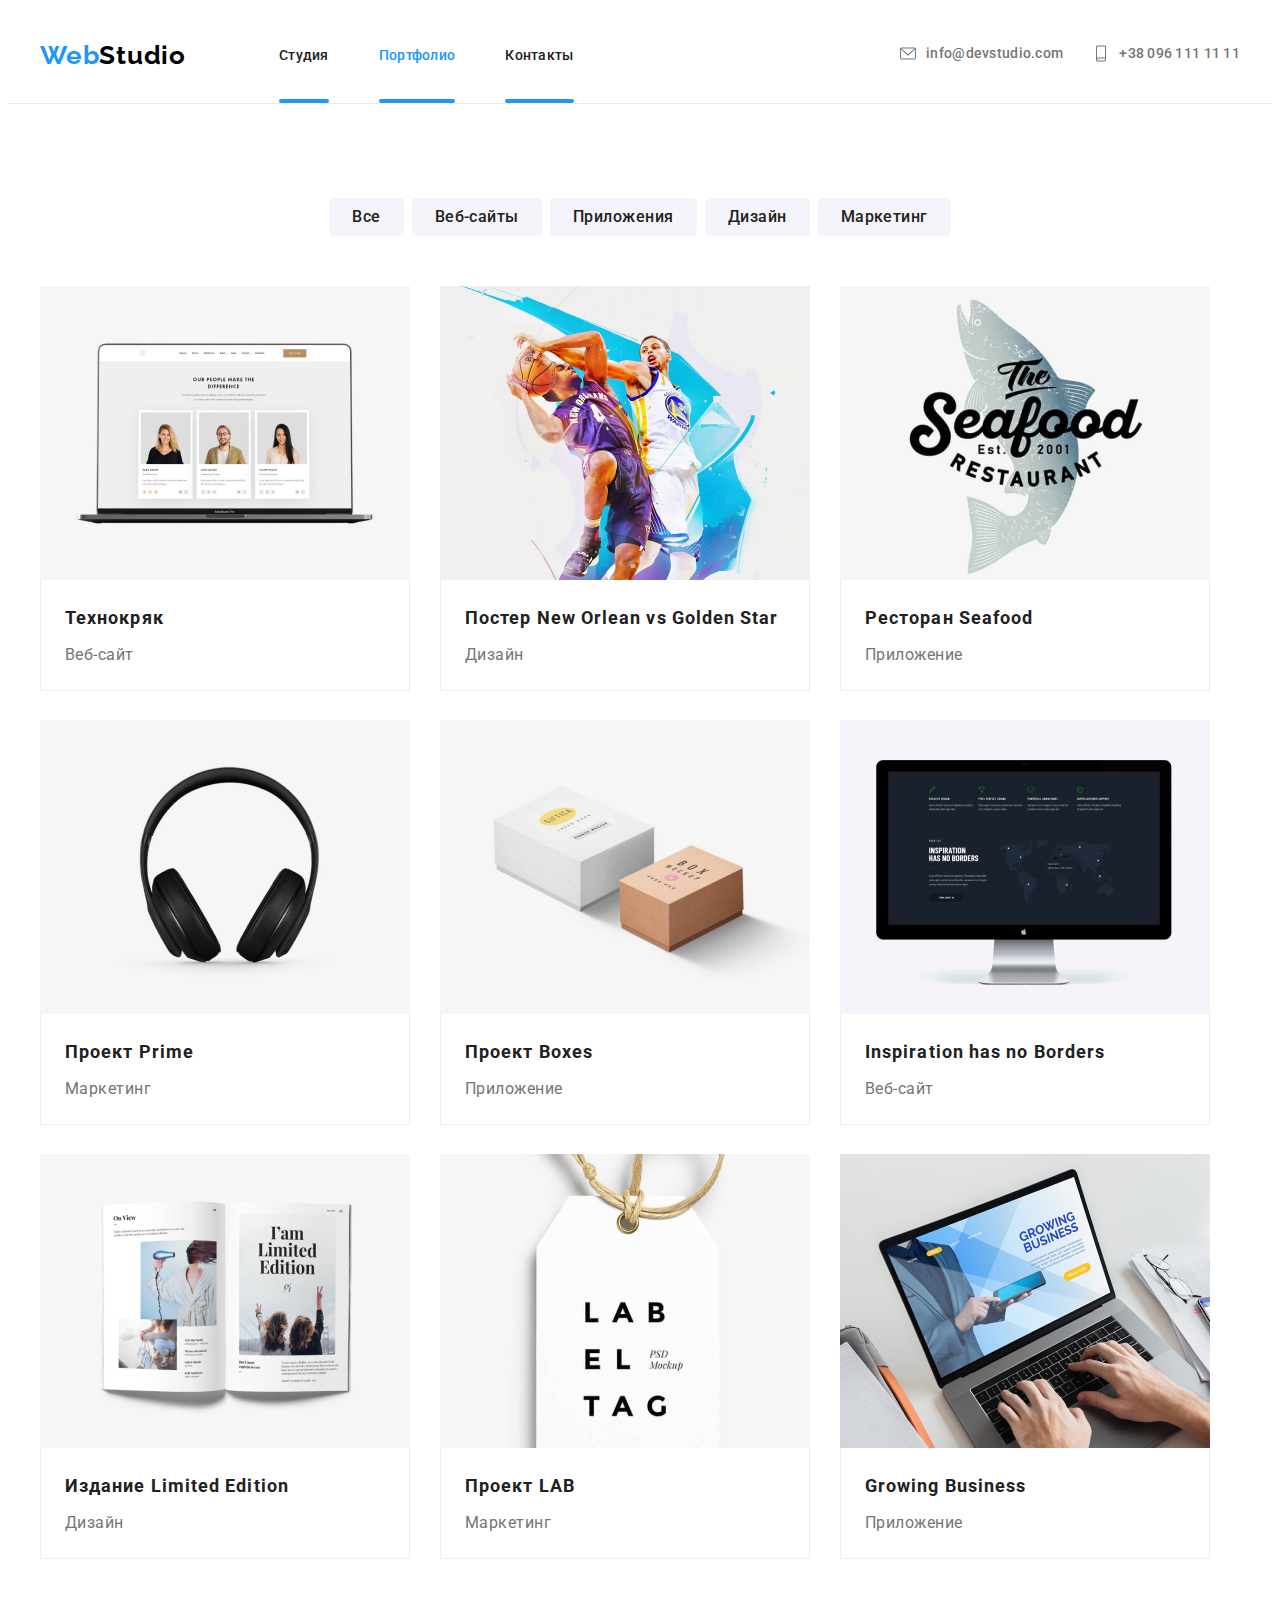
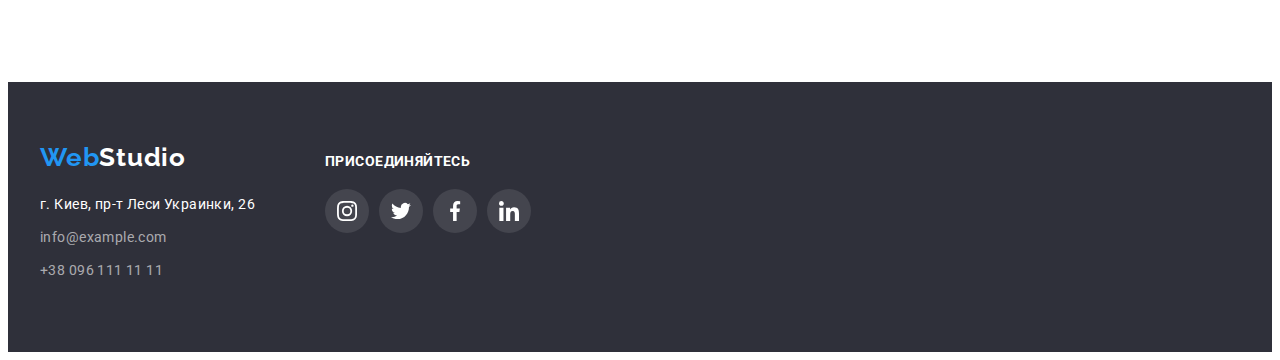
==== portfolio.html @ 04843c92 "all" ====
<!DOCTYPE html>
<html lang="ru">

<head>
    <meta charset="UTF-8" />
    <meta name="viewport" content="width=device-width, initial-scale=1.0" />
    <title>WebStudio</title>
    <link rel="preconnect" href="https://fonts.gstatic.com">
    <link href="https://fonts.googleapis.com/css2?family=Raleway:wght@700&family=Roboto:wght@400;500;700;900&display=swap" rel="stylesheet">
    <link rel="stylesheet" href="https://cdnjs.cloudflare.com/ajax/libs/modern-normalize/1.0.0/modern-normalize.min.css" integrity="sha512-ISS7cAi1PEhQ8jnbJpJZMd29NlhNj4AWYyLOSp2CE/CsHxTCu+r+t0D2yoJudVrd0/8fTVPUVDzY5Tvli75u/g==" crossorigin="anonymous" />
    <link rel="stylesheet" href="./css/style.css">
</head>

<body>
    <header class="header">
        <div class="container">
            <nav class="navigation">
                <a class="logo-link link" href="/" aria-label="логотип сайта">
                <span class="logo-link">Web</span><span class="logo-right">Studio</span></a>
                           
                <ul class="navigation-list list">
                    <li class="navigation-list-item">
                        <a class="navigation-list-link link" href="./index.html">Студия</a>
                    </li>
                    <li class="navigation-list-item">
                        <a class="navigation-list-link link current" href="">Портфолио</a>
                    </li>
                    <li class="navigation-list-item">
                        <a class="navigation-list-link link" href="#">Контакты</a>
                    </li>
                </ul>
            </nav>
    
            <address class="address">
                <ul class="address-link list">
                    <li class="address-list-item"><a class="header-contact-mail link" href="mailto:info@devstudio.com">
                    <svg class="header-icon" width="16px" hight="12px">
                    <use href="./sprite.svg#icon-envelope"></use>
                    </svg>info@devstudio.com
                    </a>
                    </li>
            <li class="address-list-item"><a class="header-contact-tel link" href="tel:+380961111111">
                <svg class="header-icon" width="10px" hight="16px">
                <use href="./sprite.svg#icon-smartphone"></use>
                </svg>+38 096 111 11 11
                </a></li>
        </ul>
        </address>
        </div>
    </header>
    <main>
        <!-- Portfolio -->
        <section class="portfolio"> 
            <div class="container">
                <h1 class="visually-hidden">Портфолио</h1>
                <ul class="button-list list">
                    <li class="button-list-item"><button class="portfolio-modal-button" type="button">Все</button></li>
                    <li class="button-list-item"><button class="portfolio-modal-button" type="button">Веб-сайты</button></li>
                    <li class="button-list-item"><button class="portfolio-modal-button" type="button">Приложения</button></li>
                    <li class="button-list-item"><button class="portfolio-modal-button" type="button">Дизайн</button></li>
                    <li class="button-list-item"><button class="portfolio-modal-button" type="button">Маркетинг</button></li>
                </ul>
            </div>
            <div class="container">
                <ul class="project-list list">
                    <li class="project-list-item">
                    <a class="project-list-link link" href="#">
                        <div class="list-item-img-wrapper">
                            <img src="./hw-02/project-1.jpg" alt="ноутбук" width="370" height="294">
                            <p class="overlay">Технокряк это современная площадка распространения коронавируса. Компании используют эту платформу для цифрового шпионажа и атак на защищённые сервера конкурентов.</p>
                        </div>
                        
                        <div class="project-description">
                        <h2 class="project-title">Технокряк</h2>
                        <p class="project-text">Веб-сайт</p>
                    </div>
                    </a>
                    
                    </li>
                    <li class="project-list-item">
                    <a class="project-list-link link" href="#">
                        <img src="./hw-02/project-2.jpg" alt="два баскетболиста" width="370" height="294">
                        <div class="project-description">
                        <h2 class="project-title">Постер New Orlean vs Golden Star</h2>
                        <p class="project-text">Дизайн</p>
                    </div>
                    </a>
                    </li>
                    <li class="project-list-item">
                    <a class="project-list-link link" href="#">
                        <img src="./hw-02/project-3.jpg" alt="логотип ресторана" width="370" height="294">
                        
                        <div class="project-description">
                        <h2 class="project-title">Ресторан Seafood</h2>
                        <p class="project-text">Приложение</p>
                    </div>
                    </a>
                    </li>
                    <li class="project-list-item">
                        <a class="project-list-link link" href="#">
                        <img src="./hw-02/project-4.jpg" alt="наушники" width="370" height="294">
                        <div class="project-description">
                        <h2 class="project-title">Проект Prime</h2>
                        <p class="project-text">Маркетинг</p>
                    </div>
                    </a>
                    </li>
                    <li class="project-list-item">
                    <a class="project-list-link link" href="#">
                        <img src="./hw-02/project-5.jpg" alt="две коробки" width="370" height="294">
                        <div class="project-description">
                        <h2 class="project-title">Проект Boxes</h2>
                        <p class="project-text">Приложение</p>
                    </div>
                    </a>
                    </li>
                    <li class="project-list-item"><a class="project-list-link link" href="#">
                        <img src="./hw-02/project-6.jpg" alt="экран компьютера" width="370" height="294">
                        <div class="project-description">
                        <h2 class="project-title">Inspiration has no Borders</h2>
                        <p class="project-text">Веб-сайт</p>
                    </div>
                    </a>
                    </li>
                    <li class="project-list-item"><a class="project-list-link link" href="#">
                        <img src="./hw-02/project-7.jpg" alt="открытый журнал" width="370" height="294">
                        <div class="project-description">
                        <h2 class="project-title">Издание Limited Edition</h2>
                        <p class="project-text">Дизайн</p>
                    </div>
                    </a>
                    </li>
                    <li class="project-list-item"><a class="project-list-link link" href="#">
                        <img src="./hw-02/project-8.jpg" alt="бирка" width="370" height="294">
                        <div class="project-description">
                        <h2 class="project-title">Проект LAB</h2>
                        <p class="project-text">Маркетинг</p>
                    </div>
                    </a>
                    </li>
                    <li class="project-list-item"><a class="project-list-link link" href="#">
                        <img src="./hw-02/project-9.jpg" alt="печатают на ноутбуке" width="370" height="294">
                        <div class="project-description">
                        <h2 class="project-title">Growing Business</h2>
                        <p class="project-text">Приложение</p>
                    </div>
                    </a>
                    </li>
                </ul>
            </div>
        </section>
    </main>
    <footer class="footer">
        <div class="footer-container-address container">
            <div class="footer-logo-address">
                <a class="footer-logo-link link" href="/" aria-label="логотип сайта">
                    <span class="logo-link">Web</span><span class="logo-right-dark">Studio</span></a>
            <address class="address">
                <ul class="footer-address-list list">
                    <li class="footer-address-list-item"><p class="footer-address">г. Киев, пр-т Леси Украинки, 26</p></li>
                    <li class="footer-address-list-item"><a class="footer-contact-mail link" href="mailto:info@example.com">info@example.com</a></li> 
                    <li class="footer-address-list-item"><a class="footer-contact-tel link" href="tel:+380991111111">+38 096 111 11 11</a></li>
                </ul></div>
            <div class="footer-container-connect">
             
                <p class="connect">ПРИСОЕДИНЯЙТЕСЬ</p>
                <ul class="footer-social-list list">
                    <li class="footer-social-list-item">
                        <a class="footer-social-list-link link" href="">
                        <svg class="footer-social-list-icon">
                        <use href="./sprite.svg#icon-instagram"></use>
                        </svg>
                        </a>
                    </li>
                    <li class="footer-social-list-item">
                        <a class="footer-social-list-link link" href="">
                        <svg class="footer-social-list-icon">
                        <use href="./sprite.svg#icon-twitter"></use>
                        </svg>
                        </a>
                    </li>
                    <li class="footer-social-list-item">
                        <a class="footer-social-list-link link" href="">
                        <svg class="footer-social-list-icon">
                        <use href="./sprite.svg#icon-facebook"></use>
                        </svg>
                        </a>
                    </li>
                    <li class="footer-social-list-item">
                        <a class="footer-social-list-link link" href="">
                        <svg class="footer-social-list-icon">
                        <use href="./sprite.svg#icon-linkedin"></use>
                        </svg>
                        </a>
                    </li>
                </ul>
            </div>
            </address>
        
        
        </div>
    </footer>
</body>

</html>
---- css/style.css ----
/* цвет основного текста #212121 */
/* вторичный цвет текста  #757575;
 */
/* белый #FFFFFF  */
/* акцент #2196F3; #000000; rgba(255, 255, 255, 0.6); */
/* вторичный цвет фона #2F303A; */

:root {
  --primary-text-color: #212121;
  --primary-white-color: #FFFFFF;
  --secondary-text-color: #757575;
  --accent-color: #2196F3;
  --main-font: "Roboto", sans-serif;
  --secondary-font: "Raleway", sans-serif;
  --timing-function: cubic-bezier(0.4, 0, 0.2, 1);
  }


body {
  font-family: var(--main-font)
  
}

/*====== specifications=====*/

.visually-hidden {
    position: absolute;
    width: 1px;
    height: 1px;
    margin: -1px;
    border: 0;
    padding: 0;
    
    white-space: nowrap;
    clip-path: inset(100%);
    clip: rect(0 0 0 0);
    overflow: hidden;
  }

 
 
h1,
h2,
h3,
h4,
h5,
h6 {
  margin: 0;
}

ul,
ol {
  margin: 0;
  padding: 0;
}
  
p {
  margin: 0;
}

img {
  display: block;
}

.list {
  list-style: none;}

.link {
  text-decoration: none;
}

 /*========= end specifications=======*/

  /*====header===*/

.header {
padding-top: 32px;
padding-bottom: 32px;
border-bottom: 1px solid #ececec;

}

.header .container {
    display: flex;
    align-items: center;
  }

.header .logo-right {
    margin-right: 93px;
    
  }
.header .address {
    margin-left: auto;
  }



.navigation {
  display: flex;
  align-items: center;
}

.navigation-list {
    display: flex;
    
}

.navigation-list-item:not(:last-child) {
    margin-right: 50px;
  }

.logo-link {
  font-family: "Raleway", sans-serif;
  font-weight: 700;
  font-size: 26px;
  line-height: 1.192;
  letter-spacing: 0.03em;
  color: var(--accent-color);
 }
.logo-right {
  color: #000000;
 }
  
 .logo-right-dark {
  color: var(--primary-white-color);
  
 }
  
.navigation-list-link, .navigation-list-item {
font-weight: 500;
font-size: 14px;
line-height: 1.143;
letter-spacing: 0.02em;
color: var(--primary-text-color);
}

.navigation-list-link {
  display: block;
  position: relative;
}
.navigation-list-link::after {
content: "";
position: absolute;
left: 0;
bottom: -40px;
display: block;
width: 100%;
height: 4px;
background-color: var(--accent-color);
border-radius: 2px;
transition: all 250ms var(--timing-function);

}
.navigation-list-link .current::after {
  background-color: currentColor;
  

}

.navigation-list-link:hover,
.navigation-list-link:focus,
.header-contact-mail:hover,
.header-contact-mail:focus,
.header-contact-tel:hover,
.header-contact-tel:focus {
  color: var(--accent-color);
}
.navigation-list  .link.current {
  color: var(--accent-color);
  
}
.header-contact-mail:hover .header-icon,
.header-contact-mail:focus .header-icon,
.header-contact-tel:hover .header-icon,
.header-contact-tel:focus .header-icon {
   fill: currentColor;
}

.address-link {
display: inline-flex;
align-items: baseline;
}
.header-icon {
width: 16px;
height: 19px;
fill: #757575;
align-items: center;
margin-right: 10px;
margin-left: 30px;

}
.header-contact-mail, .header-contact-tel {
font-family: var(--main-font);
font-weight: 500;
font-size: 14px;
line-height: 1.143;
letter-spacing: 0.02em;
display: inline-flex;
align-items: center;
fill: #757575;
transition: all 250ms var(--timing-function);
color: var(--secondary-text-color);
}

.address {
  font-style: normal;
}
.container {
width: 1200px;
padding: 0 15px;
margin: 0 auto;
}

/*======end header =====*/

/*====== hero =====*/

.hero {
  background-color: #2F303A;
  background-position: center;
  text-align: center;
  max-width: 1600px;
  margin-left: auto;
  margin-right: auto;
  padding-top: 200px;
  padding-bottom: 200px;
  background-image: linear-gradient(
    rgba(47, 48, 58, 0.4), 
    rgba(47, 48, 58, 0.4)), 
    url("../hero-img/hero-bg.jpg");
  background-repeat: no-repeat;
  background-size: cover;
}

/*.hero .container {
  padding-left: 252px;
  padding-right: 252px;
}*/

.hero-main-heading { 
  font-family: var(--main-font);
  font-weight: 900;
  font-size: 44px;
  line-height: 1.364;
  text-align: center;
  letter-spacing: 0.06em;
  text-transform: uppercase;
  color: var(--primary-white-color);
  margin-bottom: 30px;
 }

.modal-btn {
  min-width: 200px;
  height: 50px;
  border: 1px solid var(--accent-color);
  border-radius: 4px;
  font-family: var(--main-font);
  font-weight: 700;
  font-size: 16px;
  line-height: 1.875;
  display: block;
  margin: 0 auto;
  align-items: center;
  text-align: center;
  letter-spacing: 0.06em;
  background-color: var(--accent-color);
  color: var(--primary-white-color);
  cursor: pointer;
  padding: 10px 32px;
  
  }

.backdrop.is-hidden {
/*visibility: hidden;*/
opacity: 0;
pointer-events: none;
}
.backdrop {
  position: fixed;
  top: 0;
  left: 0;
  width: 100%;
  height: 100%;
  background-color: rgba(0, 0, 0, 0.2);
  border-radius: 4px;
/*opacity: 1;
visibility: visible;
transition: 250ms;
position: absolute;
*/
}
.close-btn {
  background: var(--primary-white-color);
  border: 1px solid rgba(0, 0, 0, 0.1);
  border-radius: 50%;
  padding: 0px;
  display: flex;
  justify-content: center;
  align-items: center;
}
.modal {
  position: absolute;
  top: 50%;
  left: 50%;
  transform: translate(-50%, -50%);
  min-width: 528px;
  min-height: 581px;
  padding: 10px;
  background-color: var(--primary-white-color);
}

.close-button-icon {
  width: 30px;
  height: 30px;
} 

  .specifications {
  padding-top: 94px;
  padding-bottom: 94px;
  }
.hero-specification-list {
  display: flex;
  }
  

.hero-specification-heading {
  font-family: var(--main-font);
  font-weight: 700;
  font-size: 14px;
  line-height: 1.143;
  letter-spacing: 0.03em;
  text-transform: uppercase;
  color: var(--primary-text-color);
  margin-bottom: 10px;
}
.hero-specification-text {
  font-family: var(--main-font);
  font-weight: 400;
  font-size: 14px;
  line-height: 1.714;
  letter-spacing: 0.03em;
  color: var(--secondary-text-color);
}

.hero-specification-list-item:not(:last-child) {
  margin-right: 30px;
 }
 .specification-container {
  display: flex;
  width: 270px;
  height: 120px;
  border-radius: 4px;
  background-size: contain;
  background-repeat: no-repeat;
  background-position: center;
  background-color: #F5F4FA;
  padding: 25px 100px;
  margin-bottom: 30px;
 }
 .specification-icon {
  
  width: 70px;
  height: 70px;
 }
 /*.hero-specification-list-item::before {
   display: block;
   content: "";
   height: 120px;
   background-size: contain;
   background-repeat: no-repeat;
   background-position: center;
   background-color: #F5F4FA;
   padding: 25px 100px;
   margin-bottom: 30px;
 }


 .icon-antenna::before{
   background-image: url("../svg-icons/antenna.svg");}
 .icon-clock::before{
   background-image: url("../svg-icons/clock.svg");}
 .icon-diagram::before{
   background-image: url("../svg-icons/diagram.svg");}
 .icon-astronaut::before{
   background-image: url("../svg-icons/astronaut.svg");}*/
  /*===== end hero =====*/

  /*====== about ======*/

  .about {
    padding-bottom: 94px;
  }
  .about-list {
    display: flex;
  }
  .about-title {
    font-family: var(--main-font);
    font-weight: 700;
    font-size: 36px;
    line-height: 1.167;
    text-align: center;
    letter-spacing: 0.03em;
    color: var(--primary-text-color);
    margin-bottom: 50px;
  }
.about-item-img-wrapper {
  display: block;
  position: relative;
}
  .about-overlay {
    position: absolute;
    font-family: var(--main-font);
    font-weight: 700;
    font-size: 14px;
    line-height: 1.143;
    text-align: center;
    letter-spacing: 0.03em;
    text-transform: uppercase;
    color: var(--primary-white-color);
    width: 100%;
    height: 70px;
    bottom: 0;
    left: 0;
    background-color: rgba(47, 48, 58, 0.8);
    padding-top: 27px;
    padding-bottom: 27px;
    align-items: center;
  }

  .about-list-item:not(:last-child) {
    margin-right: 30px;
  }
  /*.about .container {
    margin-bottom: 94px;
  }*/
 
  /*====== end about ======*/

  /*===== team ====*/
  .team {
   background-color: #F5F4FA;
   padding-top: 94px;
   padding-bottom: 94px;;
}
  .team-title {
    font-family: var(--main-font);
    font-weight: 700;
    font-size: 36px;
    line-height: 1.167;
    text-align: center;
    letter-spacing: 0.03em;
    color: var(--primary-text-color);
    margin-bottom: 50px;
}
  /*.team-list
  
  .team-list-link*/
 .team-list {
    display: flex;
    
}
.social-list {
  display: flex;
  justify-content: space-between;

}

.social-list-icon {
  fill: #AFB1B8;
  width: 20px;
  height: 20px;
}

.social-list-link {
  display: flex;
  justify-content: center;
  align-items: center;
  width: 44px;
  height: 44px;
  border-radius: 50%;
  transition: all 250ms var(--timing-function);
}
.social-list-link:hover,
.social-list-link:focus {
  background-color: var(--accent-color);
}
.social-list-link:hover .social-list-icon,
.social-list-link:focus .social-list-icon {
  fill: var(--primary-white-color)
}

 .team-list-item:not(:last-child) {
    margin-right: 30px;

 }
 .team-list-discription {
  padding: 30px 32px;
  
 }
.team-list-item {
  width: 270px;
  height: 428px;
  background: #FFFFFF;
  box-shadow: 0px 1px 3px rgba(0, 0, 0, 0.12), 0px 1px 1px rgba(0, 0, 0, 0.14), 0px 2px 1px rgba(0, 0, 0, 0.2);
  border-radius: 0px 0px 4px 4px;
  transition: all 250ms var(--timing-function);
}
.team-list-item:hover,
.team-list-item:focus {
  box-shadow: 0px 4px 4px rgba(0, 0, 0, 0.25), 0px 4px 4px rgba(0, 0, 0, 0.25), 0px 4px 4px rgba(0, 0, 0, 0.25);}
  
  .team-name {
    font-family: var(--main-font);
    font-weight: 500;
    font-size: 16px;
    line-height: 1.188;
    text-align: center;
    letter-spacing: 0.03em;
    color: var(--primary-text-color);
    
    margin-bottom: 10px;
  }
  .team-position {
    font-family: var(--main-font);
    font-weight: 400;
    font-size: 16px;
    line-height: 1.188;
    text-align: center;
    letter-spacing: 0.03em;
    color:var(--secondary-text-color);
    margin-bottom: 16px;
  }
/*====== end team ======*/

/*====== customers ====*/
  .regular-customers {
  background-color: #F5F4FA;
  padding-top: 94px;
  padding-bottom: 94px;;
}
 .customers-title {
   font-family: var(--main-font);
   font-weight: 700;
   font-size: 36px;
   line-height: 1.167;
   text-align: center;
   letter-spacing: 0.03em;
   color: var(--primary-text-color);
   margin-bottom: 50px;
}
.regular-customers {
  background-color: var(--primary-white-color);
}
.customers {
  display: flex;
  justify-content: space-between;
}
.customers-list-icon {
  fill: #AFB1B8;
  /*width: 45px;
  height: 45px;*/
  transition: all 250ms var(--timing-function);
  }
.customers-list-link {
  display: flex;
  justify-content: center;
  align-items: center;
  width: 170px;
  height: 90px;
  border: 1px solid #AFB1B8;
  box-sizing: border-box;
  border-radius: 4px;
  background-color: var(--primary-white-color);
  transition: all 250ms var(--timing-function);
}
.customers-list-link:hover,
.customers-list-link:focus {
  border-color: var(--accent-color);
}
.customers-list-link:hover .customers-list-icon,
.customers-list-link:focus .customers-list-icon {
  fill: var(--accent-color);
}

/*====== end customers ====*/
/*====== portfolio ====*/

/*.button-list*/

/*.button-list-item {
  font-family: var(--main-font);
  font-weight: 500;
  font-size: 16px;
  line-height: 1.625;
  text-align: center;
  letter-spacing: 0.03em;
  color: var(--primary-text-color);
  } 
  */
.portfolio {
  padding-top: 94px;
  padding-bottom: 94px;
}
.button-list {
  display: flex;
  justify-content: center;
  margin-bottom: 34px;
  padding-bottom: 16px;
   
}

.button-list-item:not(:last-child) {
  margin-right: 8px;

}

.portfolio-modal-button {

  min-width: 73px;
  height: 38px;
  border: 1px solid #F5F4FA;
  border-radius: 4px;
  font-family: var(--main-font);
  font-weight: 500;
  font-size: 16px;
  line-height: 1.625;
  display: flex;
  align-items: center;
  text-align: center;
  letter-spacing: 0.03em;
  background-color: #F5F4FA;
  color: var(--primary-text-color);
  cursor: pointer;
  padding: 6px 22px;
  transition: all 250ms var(--timing-function);
}

.portfolio-modal-button:hover,
.portfolio-modal-button:focus {
  background-color: var(--accent-color);
  color: var(--primary-white-color);

}

/*.project-list
.project-list-item
.project-list-link
border: 1px solid #eeeeee;*/


.project-list-item:nth-child(3n) {
  margin-right: 0;
}

.project-list-item:nth-last-child(-n + 3n) {
  margin-bottom: 0;
}

.project-list {
  display: flex;
  flex-wrap: wrap;
}
.project-list-item {
  
  width: 370px;
  height: 404px;
  
  margin-right: 30px;
  margin-bottom: 30px;
  transition: all 250ms var(--timing-function);
}

.project-description {
  padding: 20px 24px;
  border: 1px solid #eeeeee;
  border-top: none;
}
.project-list-item:focus,
.project-list-item:hover {
  box-shadow: 0px 1px 1px rgba(0, 0, 0, 0.12), 0px 4px 4px rgba(0, 0, 0, 0.06), 1px 4px 6px rgba(0, 0, 0, 0.16);

}

.project-title {
  font-family: var(--main-font);
  font-weight: 700;
  font-size: 18px;
  line-height: 2;
  letter-spacing: 0.06em;
  color: var(--primary-text-color);
  margin-bottom: 4px;
 
}
.project-list-link {
  display: block;
}
.project-text {
  font-family: var(--main-font);
  font-weight: 400;
  font-size: 16px;
  line-height: 1.875;
  letter-spacing: 0.03em;
  color: var(--secondary-text-color);
}
.list-item-img-wrapper {
  position: relative;
  overflow: hidden;
}
.overlay {
  position: absolute;
  top: 0;
  left: 0;
  background-color: rgba(33, 150, 243, 0.9);
  font-family: var(--main-font);
  font-weight: 400;
  font-size: 18px;
  line-height: 1.556;
  letter-spacing: 0.03em;
  color: var(--primary-white-color);
  padding: 63px 24px;
  width: 100%;
  height: 100%;
  transition: transform 250ms var(--timing-function);
  
  transform: translateY(100%);
}

.project-list-item:hover .overlay,
.project-list-link:focus .overlay {
  transform: translateY(0%);
}

/*======footer=====*/
.footer {
  display: flex;
  background-color:#2F303A;
  padding-top: 60px;
  padding-bottom: 60px;
  
}
/*.footer .container {
  
  }*/
  
.footer-logo-link {
  font-family: "Raleway", sans-serif;
  font-weight: 700;
  font-size: 26px;
  line-height: 1.192;
  letter-spacing: 0.03em;
  color: var(--accent-color);
  }
.footer-contact-mail, .footer-contact-tel {
  font-family: var(--main-font);
  font-weight: 400;
  font-size: 14px;
  line-height: 1.714;
  letter-spacing: 0.03em;
  color:rgba(255, 255, 255, 0.6);
  }
.footer-address-list {
    margin-right: 70px;
  }
.footer-address-list-item:not(last-child) {
    margin-bottom: 9px;
  }

.footer-address {
    font-family: var(--main-font);
    font-weight: 400;
    font-size: 14px;
    line-height: 1.714;
    letter-spacing: 0.03em;
    color: var(--primary-white-color);
    margin-top: 20px;
  }
  .connect {
    font-family: var(--main-font);
    font-weight: 700;
    font-size: 14px;
    line-height: 1,143;
    letter-spacing: 0.03em;
    text-transform: uppercase;
    color: #FFFFFF;
    margin-bottom: 20px;
    

  }

  .footer-container-address {
    display: flex;
    align-items: baseline;
  }
  .footer-logo-address {
    flex-direction: column;
  }
  .address {
    display: flex;
    align-items: baseline;
  }
  .footer-container-connect {
    flex-direction: column;
    align-items: center;
  }
  .footer-social-list {
      display: flex;
      justify-content: space-between;

    }
    
  .footer-social-list-item:not(last-child) {
      margin-right: 10px;
    }
    
  .footer-social-list-link {
      display: flex;
      justify-content: center;
      align-items: center;
      width: 44px;
      height: 44px;
      border-radius: 50%;
      background-color:  rgba(255, 255, 255, 0.1);
      transition: all 250ms var(--timing-function);
}    
  .footer-social-list-icon {
      fill: #FFFFFF;
      width: 20px;
      height: 20px;
}
  
  .footer-contact-mail:hover,
  .footer-contact-mail:focus,
  .footer-contact-tel:hover,
  .footer-contact-tel:focus {
      color: var(--accent-color);}

  .footer-social-list-link:hover,
  .footer-social-list-link:focus {
      background-color: var(--accent-color);
    }
  .footer-social-list-link:hover .footer-social-list-icon,
  .footer-social-list-link:focus .footer-social-list-icon {
      fill: var(--primary-white-color)
    }
  /*====end footer====*/
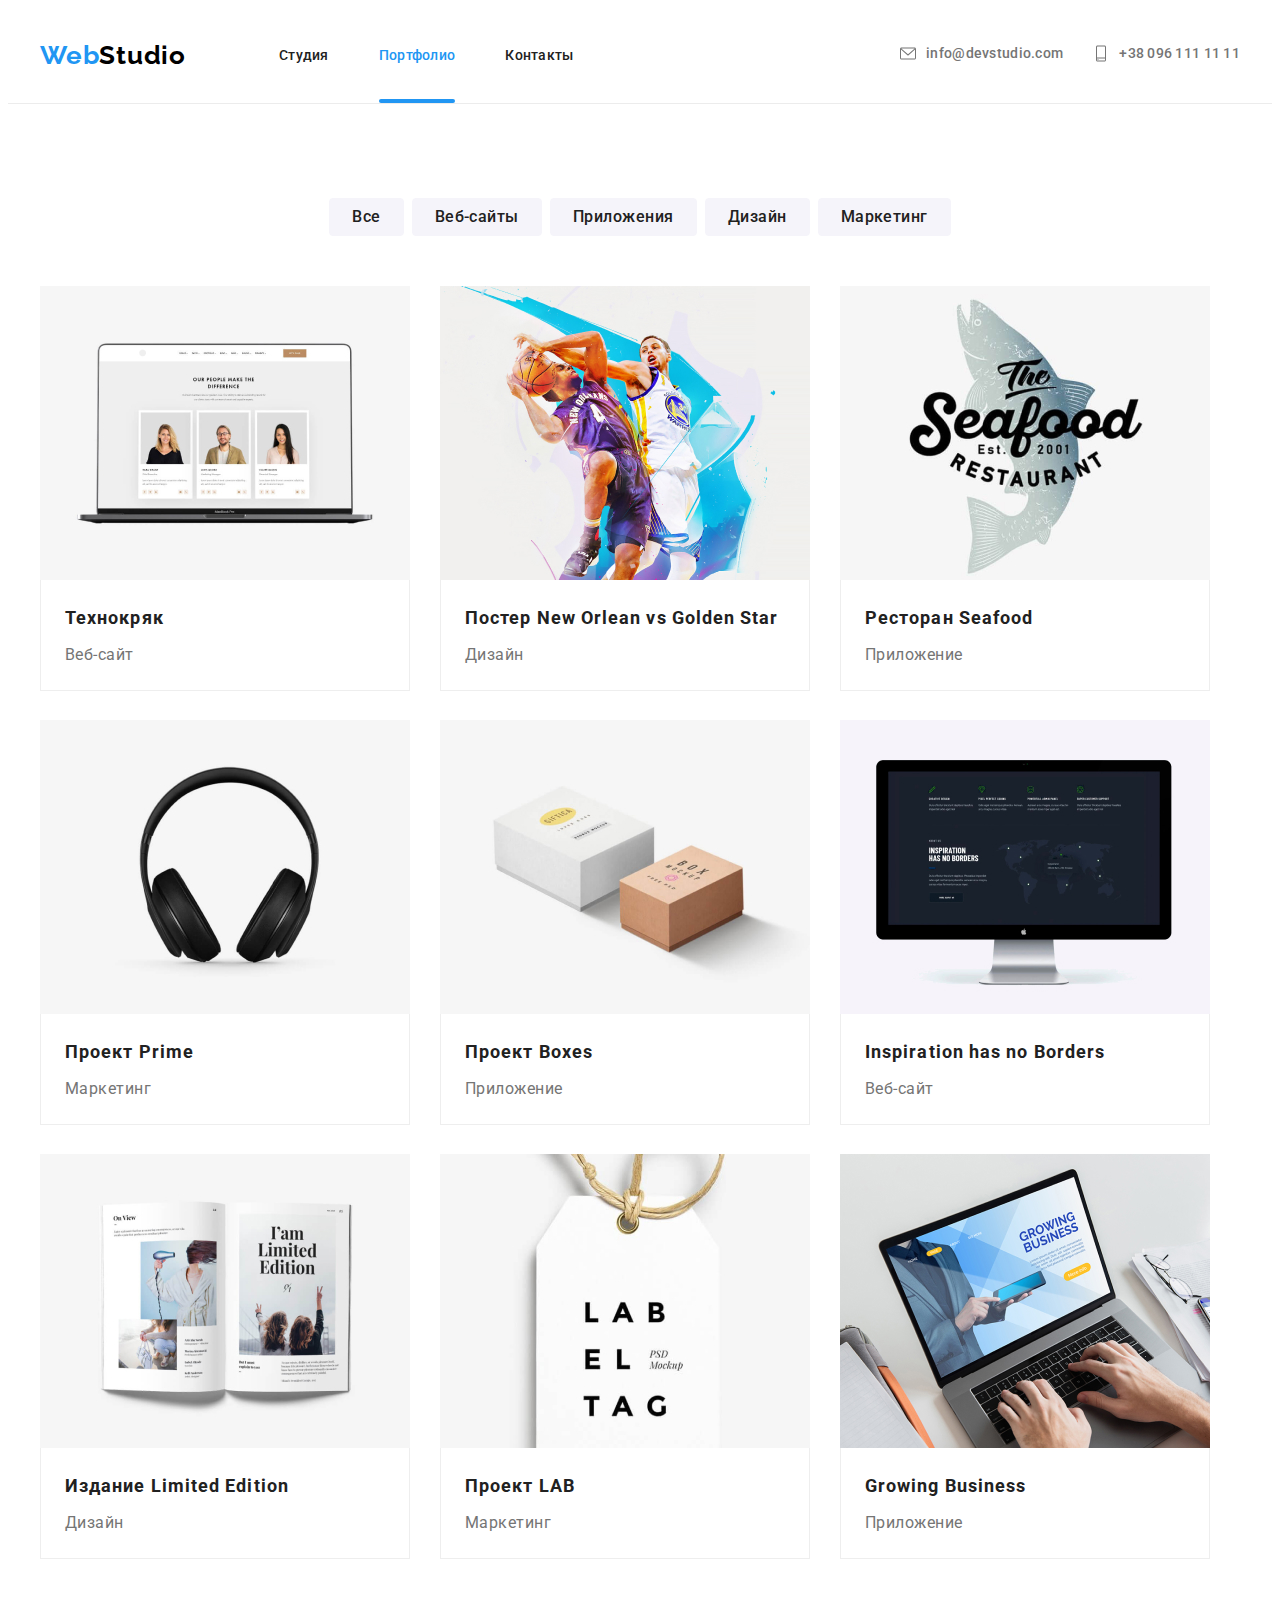
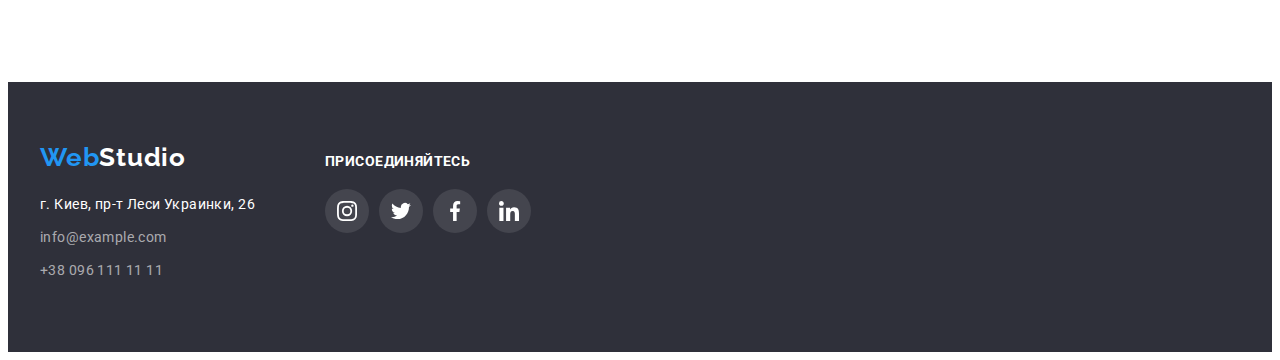
==== commit 5e90db21: "transition, x, linie-header" ====
--- a/portfolio.html
+++ b/portfolio.html
@@ -79,7 +79,10 @@
                     </li>
                     <li class="project-list-item">
                     <a class="project-list-link link" href="#">
+                        <div class="list-item-img-wrapper">
                         <img src="./hw-02/project-2.jpg" alt="два баскетболиста" width="370" height="294">
+                        <p class="overlay">Технокряк это современная площадка распространения коронавируса. Компании используют эту платформу для цифрового шпионажа и атак на защищённые сервера конкурентов.</p>
+                        </div>
                         <div class="project-description">
                         <h2 class="project-title">Постер New Orlean vs Golden Star</h2>
                         <p class="project-text">Дизайн</p>
@@ -88,8 +91,11 @@
                     </li>
                     <li class="project-list-item">
                     <a class="project-list-link link" href="#">
+                        
+                        <div class="list-item-img-wrapper">
                         <img src="./hw-02/project-3.jpg" alt="логотип ресторана" width="370" height="294">
-                        
+                        <p class="overlay">Технокряк это современная площадка распространения коронавируса. Компании используют эту платформу для цифрового шпионажа и атак на защищённые сервера конкурентов.</p>
+                        </div>
                         <div class="project-description">
                         <h2 class="project-title">Ресторан Seafood</h2>
                         <p class="project-text">Приложение</p>
@@ -98,7 +104,10 @@
                     </li>
                     <li class="project-list-item">
                         <a class="project-list-link link" href="#">
+                        <div class="list-item-img-wrapper">
                         <img src="./hw-02/project-4.jpg" alt="наушники" width="370" height="294">
+                        <p class="overlay">Технокряк это современная площадка распространения коронавируса. Компании используют эту платформу для цифрового шпионажа и атак на защищённые сервера конкурентов.</p>
+                        </div>
                         <div class="project-description">
                         <h2 class="project-title">Проект Prime</h2>
                         <p class="project-text">Маркетинг</p>
@@ -107,7 +116,10 @@
                     </li>
                     <li class="project-list-item">
                     <a class="project-list-link link" href="#">
+                        <div class="list-item-img-wrapper">
                         <img src="./hw-02/project-5.jpg" alt="две коробки" width="370" height="294">
+                        <p class="overlay">Технокряк это современная площадка распространения коронавируса. Компании используют эту платформу для цифрового шпионажа и атак на защищённые сервера конкурентов.</p>
+                        </div>
                         <div class="project-description">
                         <h2 class="project-title">Проект Boxes</h2>
                         <p class="project-text">Приложение</p>
@@ -115,7 +127,10 @@
                     </a>
                     </li>
                     <li class="project-list-item"><a class="project-list-link link" href="#">
+                        <div class="list-item-img-wrapper">
                         <img src="./hw-02/project-6.jpg" alt="экран компьютера" width="370" height="294">
+                        <p class="overlay">Технокряк это современная площадка распространения коронавируса. Компании используют эту платформу для цифрового шпионажа и атак на защищённые сервера конкурентов.</p>
+                        </div>
                         <div class="project-description">
                         <h2 class="project-title">Inspiration has no Borders</h2>
                         <p class="project-text">Веб-сайт</p>
@@ -123,7 +138,10 @@
                     </a>
                     </li>
                     <li class="project-list-item"><a class="project-list-link link" href="#">
+                        <div class="list-item-img-wrapper">
                         <img src="./hw-02/project-7.jpg" alt="открытый журнал" width="370" height="294">
+                        <p class="overlay">Технокряк это современная площадка распространения коронавируса. Компании используют эту платформу для цифрового шпионажа и атак на защищённые сервера конкурентов.</p>
+                        </div>
                         <div class="project-description">
                         <h2 class="project-title">Издание Limited Edition</h2>
                         <p class="project-text">Дизайн</p>
@@ -131,7 +149,11 @@
                     </a>
                     </li>
                     <li class="project-list-item"><a class="project-list-link link" href="#">
+                        <div class="list-item-img-wrapper">
                         <img src="./hw-02/project-8.jpg" alt="бирка" width="370" height="294">
+                        
+                        <p class="overlay">Технокряк это современная площадка распространения коронавируса. Компании используют эту платформу для цифрового шпионажа и атак на защищённые сервера конкурентов.</p>
+                        </div>
                         <div class="project-description">
                         <h2 class="project-title">Проект LAB</h2>
                         <p class="project-text">Маркетинг</p>
@@ -139,7 +161,10 @@
                     </a>
                     </li>
                     <li class="project-list-item"><a class="project-list-link link" href="#">
+                        <div class="list-item-img-wrapper">
                         <img src="./hw-02/project-9.jpg" alt="печатают на ноутбуке" width="370" height="294">
+                        <p class="overlay">Технокряк это современная площадка распространения коронавируса. Компании используют эту платформу для цифрового шпионажа и атак на защищённые сервера конкурентов.</p>
+                        </div>
                         <div class="project-description">
                         <h2 class="project-title">Growing Business</h2>
                         <p class="project-text">Приложение</p>
--- a/css/style.css
+++ b/css/style.css
@@ -12,7 +12,7 @@
   --accent-color: #2196F3;
   --main-font: "Roboto", sans-serif;
   --secondary-font: "Raleway", sans-serif;
-  --timing-function: cubic-bezier(0.4, 0, 0.2, 1);
+  /*--timing-function: 250ms cubic-bezier(0.4, 0, 0.2, 1);*/
   }
 
 
@@ -137,6 +137,7 @@
 .navigation-list-link {
   display: block;
   position: relative;
+  transition: background-color 250ms cubic-bezier(0.4, 0, 0.2, 1);
 }
 .navigation-list-link::after {
 content: "";
@@ -148,13 +149,14 @@
 height: 4px;
 background-color: var(--accent-color);
 border-radius: 2px;
-transition: all 250ms var(--timing-function);
-
-}
-.navigation-list-link .current::after {
+transform: scaleX(0);
+
+}
+.navigation-list-link .link.current::after {
   background-color: currentColor;
-  
-
+  }
+ .navigation-list-link.current::after {
+  transform: scaleX(1);
 }
 
 .navigation-list-link:hover,
@@ -198,7 +200,7 @@
 display: inline-flex;
 align-items: center;
 fill: #757575;
-transition: all 250ms var(--timing-function);
+transition: background-color 250ms cubic-bezier(0.4, 0, 0.2, 1);
 color: var(--secondary-text-color);
 }
 
@@ -271,7 +273,7 @@
   }
 
 .backdrop.is-hidden {
-/*visibility: hidden;*/
+visibility: hidden;
 opacity: 0;
 pointer-events: none;
 }
@@ -283,6 +285,7 @@
   height: 100%;
   background-color: rgba(0, 0, 0, 0.2);
   border-radius: 4px;
+  transition: 750ms cubic-bezier(0.4, 0, 0.2, 1)
 /*opacity: 1;
 visibility: visible;
 transition: 250ms;
@@ -290,13 +293,20 @@
 */
 }
 .close-btn {
-  background: var(--primary-white-color);
+  position: absolute;
+  top: 8px;
+  right: 8px;
+  
+  background-color: var(--primary-white-color);
   border: 1px solid rgba(0, 0, 0, 0.1);
   border-radius: 50%;
+  cursor: pointer;
   padding: 0px;
   display: flex;
   justify-content: center;
   align-items: center;
+  width: 30px;
+  height: 30px;
 }
 .modal {
   position: absolute;
@@ -310,8 +320,8 @@
 }
 
 .close-button-icon {
-  width: 30px;
-  height: 30px;
+  width: 18px;
+  height: 18px;
 } 
 
   .specifications {
@@ -469,6 +479,7 @@
   fill: #AFB1B8;
   width: 20px;
   height: 20px;
+  transition: fill 250ms cubic-bezier(0.4, 0, 0.2, 1)
 }
 
 .social-list-link {
@@ -478,7 +489,7 @@
   width: 44px;
   height: 44px;
   border-radius: 50%;
-  transition: all 250ms var(--timing-function);
+  transition: background-color 250ms cubic-bezier(0.4, 0, 0.2, 1);
 }
 .social-list-link:hover,
 .social-list-link:focus {
@@ -503,7 +514,7 @@
   background: #FFFFFF;
   box-shadow: 0px 1px 3px rgba(0, 0, 0, 0.12), 0px 1px 1px rgba(0, 0, 0, 0.14), 0px 2px 1px rgba(0, 0, 0, 0.2);
   border-radius: 0px 0px 4px 4px;
-  transition: all 250ms var(--timing-function);
+  transition: box-shadow 250ms cubic-bezier(0.4, 0, 0.2, 1);
 }
 .team-list-item:hover,
 .team-list-item:focus {
@@ -559,7 +570,7 @@
   fill: #AFB1B8;
   /*width: 45px;
   height: 45px;*/
-  transition: all 250ms var(--timing-function);
+  transition: fill 250ms cubic-bezier(0.4, 0, 0.2, 1);
   }
 .customers-list-link {
   display: flex;
@@ -571,7 +582,7 @@
   box-sizing: border-box;
   border-radius: 4px;
   background-color: var(--primary-white-color);
-  transition: all 250ms var(--timing-function);
+  transition: border-color 250ms cubic-bezier(0.4, 0, 0.2, 1);
 }
 .customers-list-link:hover,
 .customers-list-link:focus {
@@ -632,14 +643,15 @@
   color: var(--primary-text-color);
   cursor: pointer;
   padding: 6px 22px;
-  transition: all 250ms var(--timing-function);
+  transition: all 250ms cubic-bezier(0.4, 0, 0.2, 1);
 }
 
 .portfolio-modal-button:hover,
 .portfolio-modal-button:focus {
   background-color: var(--accent-color);
   color: var(--primary-white-color);
-
+  box-shadow: 0px 3px 1px rgba(0, 0, 0, 0.1), 0px 1px 2px rgba(0, 0, 0, 0.08), 0px 2px 2px rgba(0, 0, 0, 0.12);
+  border-color: var(--accent-color);
 }
 
 /*.project-list
@@ -667,7 +679,7 @@
   
   margin-right: 30px;
   margin-bottom: 30px;
-  transition: all 250ms var(--timing-function);
+  transition: box-shadow 250ms cubic-bezier(0.4, 0, 0.2, 1);
 }
 
 .project-description {
@@ -720,7 +732,7 @@
   padding: 63px 24px;
   width: 100%;
   height: 100%;
-  transition: transform 250ms var(--timing-function);
+  transition: transform 250ms cubic-bezier(0.4, 0, 0.2, 1);
   
   transform: translateY(100%);
 }
@@ -820,12 +832,19 @@
       height: 44px;
       border-radius: 50%;
       background-color:  rgba(255, 255, 255, 0.1);
-      transition: all 250ms var(--timing-function);
+      transition: background-color 250ms cubic-bezier(0.4, 0, 0.2, 1);
 }    
   .footer-social-list-icon {
       fill: #FFFFFF;
       width: 20px;
       height: 20px;
+      transition: fill 250ms cubic-bezier(0.4, 0, 0.2, 1);
+}
+.footer-contact-mail {
+  transition: color 250ms cubic-bezier(0.4, 0, 0.2, 1);
+}
+.footer-contact-tel {
+  transition: color 250ms cubic-bezier(0.4, 0, 0.2, 1);
 }
   
   .footer-contact-mail:hover,
